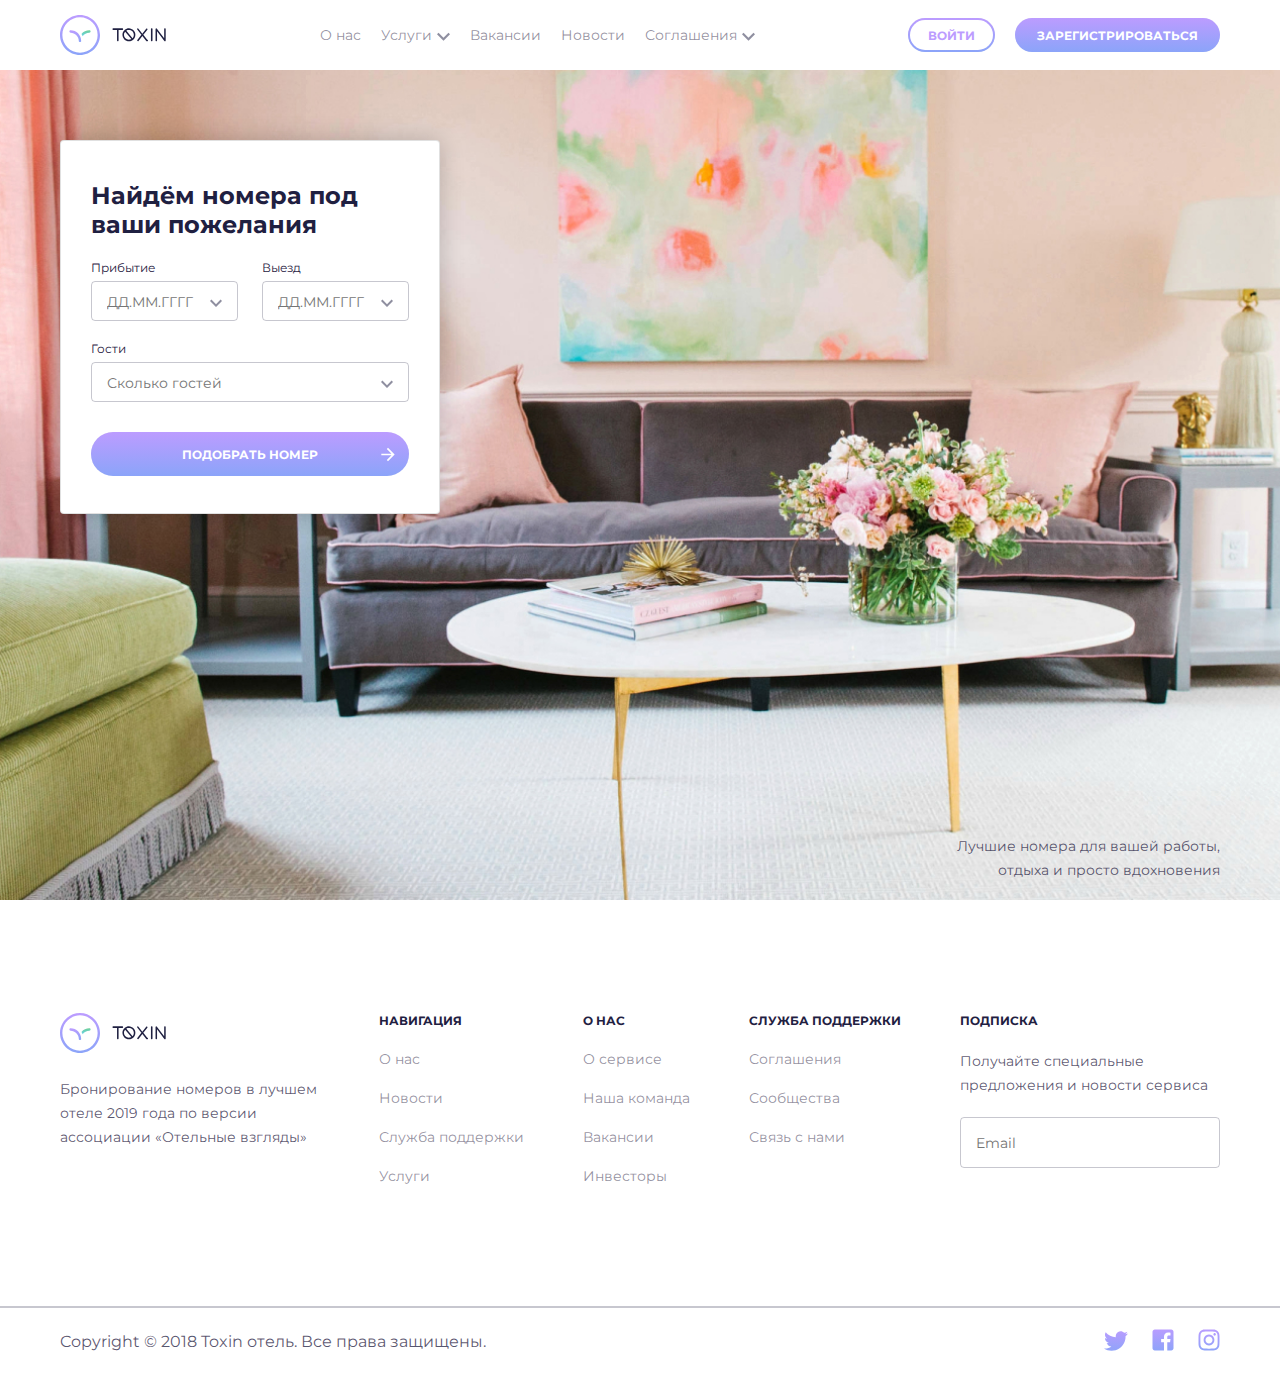
==== index.html @ d27b5333 "Add files via upload" ====
<!DOCTYPE html>
<html lang="en">
<head>
    <meta charset="UTF-8">
    <meta http-equiv="X-UA-Compatible" content="IE=edge">
    <meta name="viewport" content="width=device-width, initial-scale=1.0">
    <link rel="preconnect" href="https://fonts.gstatic.com"> 
<link href="https://fonts.googleapis.com/css2?family=Montserrat:wght@400;700&display=swap" rel="stylesheet">    
    <link rel="stylesheet" href="/css/style.css">
    <title>TOXIN</title>
</head>
<body>
    <header class="header">
        <div class="container">
            <div class="header__inner">
                <img class="logo" src="img/Logo.svg" alt="logo">
                <nav class="menu">
                    <ul class="menu__list">
                        <li class="menu__list-item">
                            <a href="" class="menu__link">О нас</a>
                        </li>
                        <li class="menu__list-item">
                            <a href="" class="menu__link">Услуги
                                <svg class="menu__link-img">
                                    <use href="img/icons.svg#arrow"></use>
                                </svg>
                            </a>
                        </li>
                        <li class="menu__list-item">
                            <a href="" class="menu__link">Вакансии</a>
                        </li>
                        <li class="menu__list-item">
                            <a href="" class="menu__link">Новости</a>
                        </li>
                        <li class="menu__list-item">
                            <a href="" class="menu__link">
                                Соглашения
                                <svg class="menu__link-img">
                                    <use href="img/icons.svg#arrow"></use>
                                </svg>
                            </a>
                        </li>
                    </ul>
                </nav>
                <div class="header__buttons">
                    <div class="header__button">
                        <button class="button button__sub go" id="sign-in"><span class="button__text">Войти</span></button>
                    </div>
                    <div class="header__button">
                    <button class="button button__main" id="sign-up">Зарегистрироваться</button>
                    </div>
                </div>
            </div>
        </div>
    </header>
    <section class="hero">
        <div class="container">
            <div class="hero__finder">
                <h3 class="hero__finder-title">Найдём номера под ваши пожелания</h3>
                <div class="hero__date">
                    <div class="date__come">
                        <div class="form__title">Прибытие</div> 
                        <form class="hero__form">
                            <input class="hero__input" type="text" name="" id="" placeholder="ДД.ММ.ГГГГ">
                            <button type='button' class="hero__arrow" id="cal_arrow"><img class="arrow-img" src="img/arrow.svg" alt="arrow"></button>
                        </form>
                    </div>

                    <div class="date__leave">
                        <div class="form__title">Выезд</div> 
                        <form class="hero__form">
                            <input class="hero__input" type="text" name="" id="" placeholder="ДД.ММ.ГГГГ">
                            <button type='button'class="hero__arrow" id="cal_arrow_2"><img class="arrow-img" src="img/arrow.svg" alt="arrow"></button>
                        </form>
                    </div>
                </div>

                <div class="hero__guests">
                    <div class="form__title">Гости</div> 
                    <form class="hero__form">
                        <input class="hero__input guest__input" type="text" name="" id="" placeholder="Сколько гостей">
                        <button type='button' class="hero__arrow" id="guests"><img class="arrow-img" src="img/arrow.svg" alt="arrow"></button>
                    </form>
                </div>
                <button class="button hero__button" id="choose">Подобрать номер<img class="arrow-img" src="img/arrow_forward.svg" alt="arrow"></button>

                <div class="popup-cal" id="popup-cal">
                    <div class="popup-cal__body">
                        <div class="popup-cal__content">
                            <div class="popup-cal__header">
                                <img class="cal__img" src="img/violet-arrow_back.svg" alt="back">
                                <div class="cal__picker">
                                    <h4 class="cal__picker-month" id="picker-month">AВГУСТ</h4>
                                    <h4 class="cal__picker-year" id="picker-year">2019</h4>
                                </div>
                                <img class="cal__img" src="img/violet-arrow_forward.svg" alt="forward">
                            </div>
                            <div class="cal__body">
                                <div class="cal__week-day">
                                    <div>Пн</div>
                                    <div>Вт</div>
                                    <div>Ср</div>
                                    <div>Чт</div>
                                    <div>Пт</div>
                                    <div>Сб</div>
                                    <div>Вс</div>
                                </div>
                                <div class="cal__days">
                                    <div class="another-month">29</div>
                                    <div class="another-month">30</div>
                                    <div class="another-month">31</div>
                                    <div>1</div>
                                    <div>2</div>
                                    <div>3</div>
                                    <div>4</div>
                                    <div>5</div>
                                    <div>6</div>
                                    <div>7</div>
                                    <div class="today">8</div>
                                    <div>9</div>
                                    <div>10</div>
                                    <div>11</div>
                                    <div>12</div>
                                    <div>13</div>
                                    <div>14</div>
                                    <div>15</div>
                                    <div>16</div>
                                    <div>17</div>
                                    <div>18</div>
                                    <div>19</div>
                                    <div>20</div>
                                    <div>21</div>
                                    <div>22</div>
                                    <div>23</div>
                                    <div>24</div>
                                    <div>25</div>
                                    <div>26</div>
                                    <div>27</div>
                                    <div>28</div>
                                    <div>29</div>
                                    <div>30</div>
                                    <div>31</div>
                                    <div class="another-month">1</div>
                                </div>
                            </div>
                            <div class="popup-cal__footer">
                                <button class="footer__clean footer__button">Очистить</button>
                                <button class="footer__use footer__button">Применить</button>
                            </div>
                        </div>
                    </div>
                </div>

                <div class="popup-guests">
                    <div class="popup-guests__body">
                        <div class="popup-guests__content">
                            <div class="guests__count">
                                <span>3 гостя</span>
                                <button class="hero__arrow"><img class="arrow-img" src="img/arrow.svg" alt="arrow"></button>
                            </div>
                            <div class="guests__list">
                                <div class="guests__item">
                                    <span class="guests__category">Взрослые</span>
                                    <div class="guests__counter">
                                        <button class="guests__operation">-</button>
                                        <span>2</span>
                                        <button class="guests__operation">+</button>
                                    </div>
                                </div>
            
                                <div class="guests__item">
                                    <span class="guests__category">Дети</span>
                                    <div class="guests__counter">
                                        <button class="guests__operation">-</button>
                                        <span>1</span>
                                        <button class="guests__operation">+</button>
                                    </div>
                                </div>
            
                                <div class="guests__item">
                                    <span class="guests__category">Младенцы</span>
                                    <div class="guests__counter">
                                        <button class="guests__operation">-</button>
                                        <span>0</span>
                                        <button class="guests__operation">+</button>
                                    </div>
                                </div>
                            </div>
                            <div class="guests__buttons">
                                <button class="footer__clean footer__button">Очистить</button>
                                <button class="footer__use footer__button" id="use">Применить</button>
                            </div>
                        </div>
                    </div>
                </div>
            </div>

            <div class="hero__text">
                Лучшие номера для вашей работы,<br> отдыха и просто вдохновения
            </div>
        </div>
    </section>

    <footer class="footer">
        <div class="footer__inner">
            <div class="container">
                <div class="footer-top">
                    <div class="footer__info">
                        <img class="logo" src="img/Logo.svg" alt="logo">
                        <p>Бронирование номеров в лучшем отеле 2019 года по версии ассоциации «Отельные взгляды»</p>
                    </div>

                    <div class="footer__info">
                        <div class="footer__info-title">Навигация</div>
                        <ul class="footer__list">
                            <li class="footer__list-item"><a class="footer__list-link" href="">О нас</a></li>
                            <li class="footer__list-item"><a class="footer__list-link" href="">Новости</a></li>
                            <li class="footer__list-item"><a class="footer__list-link" href="">Служба поддержки</a></li>
                            <li class="footer__list-item"><a class="footer__list-link" href="">Услуги</a></li>
                        </ul>
                    </div>

                    <div class="footer__info">
                        <div class="footer__info-title">О нас</div>
                        <ul class="footer__list">
                            <li class="footer__list-item"><a class="footer__list-link" href="">О сервисе</a></li>
                            <li class="footer__list-item"><a class="footer__list-link" href="">Наша команда</a></li>
                            <li class="footer__list-item"><a class="footer__list-link" href="">Вакансии</a></li>
                            <li class="footer__list-item"><a class="footer__list-link" href="">Инвесторы</a></li>
                        </ul>
                    </div>

                    <div class="footer__info">
                        <div class="footer__info-title">Служба поддержки</div>
                        <ul class="footer__list">
                            <li class="footer__list-item"><a class="footer__list-link" href="">Соглашения</a></li>
                            <li class="footer__list-item"><a class="footer__list-link" href="">Сообщества</a></li>
                            <li class="footer__list-item"><a class="footer__list-link" href="">Связь с нами</a></li>
                        </ul>
                    </div>

                    <div class="footer__info">
                        <div class="footer__info-title">Подписка</div>
                        <p>Получайте специальные предложения и новости сервиса</p>
                        <form class="footer__form">
                            <input class="footer__input" type="email" name="" id="" placeholder="Email">
                            <img class="arrow-img" src="img/arrow_forward.svg" alt="arrow">
                        </form>
                    </div>
                </div>
            </div>
        </div>
        <div class="footer-bottom">
            <div class="container">
                <div class="footer-bottom__inner">
                    <div class="footer-bottom__copy">
                        Copyright © 2018 Toxin отель. Все права защищены.
                    </div>
                    <div class="footer-bottom__social">
                        <img class="social-img" src="img/tw.svg" alt="tw">
                        <img class="social-img" src="img/fb.svg" alt="fb">
                        <img class="social-img" src="img/in.svg" alt="in">
                    </div>
                </div>
            </div>
        </div>
    </footer>

    <div class="popup-registration">
        <div class="popup-registration__body popup__body">
            <div class="popup-registration__content popup__content">
                <div class="registration__title popup__title">Регистрация аккаунта</div>
                <div class="registration__information">
                    <input class="name" type="text" placeholder="Имя">
                    <input class="name" type="text" placeholder="Фамилия">
                    <div class="sex">
                        <div><input class="radio" type="radio" value="man">Мужчина</div>
                        <div><input class="radio" type="radio" value="woman">Женщина</div>
                    </div>
                    <div class="registration__text">Дата рождения</div>
                    <input class="date" type="date" placeholder="ДД.ММ.ГГГГ">
                    <div class="registration__text">данные для входа в сервис</div>
                    <input class="email" type="email" placeholder="E-mail">
                    <input class="name" type="password" placeholder="Пароль">
                    <div class="offer">
                        <label class="switch">
                            <input type="checkbox">
                            <span class="slider"></span>
                        </label>
                        <span>Получать спецпредложения</span>
                    </div>
                    <button class="button hero__button" id="registrate">Зарегистрироваться<img class="arrow-img" src="img/arrow_forward.svg" alt="arrow"></button>
                </div>
                <div class="registration__sign-in">
                    <span>Уже есть аккаунт на Toxin</span>
                    <button class="button button__sub" id="go2"><span class="button__text">Войти</span></button>
                </div>
            </div>
        </div>

    </div>

    <div class="popup-signin">
        <div class="popup-signin__body">
            <div class="popup-signin__content">
                <div class="signin__title">Войти</div>
                    <div class="signin__information">
                    <input class="email" type="email" placeholder="E-mail">
                    <input class="name" type="password" placeholder="Пароль">
                </div>
                <button class="button hero__button" id="go">Войти<img class="arrow-img" src="img/arrow_forward.svg" alt="arrow"></button>
                <div class="signin__registration">
                    <span>Нет аккаунта на Toxin?</span>
                    <button class="button button__sub" id="create"><span class="button__text">Создать</span></button>
                </div>
            </div>
        </div>
    </div>


    <script src="/js/script.js"></script>
</body>
</html>
---- css/style.css ----
@charset "UTF-8";
* {
  -webkit-box-sizing: border-box;
          box-sizing: border-box;
  margin: 0;
  padding: 0;
  font-family: "Montserrat", sans-serif;
}

.container {
  max-width: 1160px;
  margin: 0 auto;
}

.header {
  padding-bottom: 15px;
}

.header__inner {
  display: -webkit-box;
  display: -ms-flexbox;
  display: flex;
  -webkit-box-pack: justify;
      -ms-flex-pack: justify;
          justify-content: space-between;
  -webkit-box-align: center;
      -ms-flex-align: center;
          align-items: center;
  padding-top: 15px;
}

.header__buttons {
  display: -webkit-box;
  display: -ms-flexbox;
  display: flex;
  -webkit-box-align: center;
      -ms-flex-align: center;
          align-items: center;
}

.header__button:first-child {
  margin-right: 20px;
}

.menu__list {
  display: -webkit-box;
  display: -ms-flexbox;
  display: flex;
  -webkit-box-pack: justify;
      -ms-flex-pack: justify;
          justify-content: space-between;
  -webkit-box-align: center;
      -ms-flex-align: center;
          align-items: center;
}

.menu__list-item {
  list-style: none;
}

.menu__list-item:not(:last-child) {
  margin-right: 20px;
}

.menu__link {
  display: -webkit-box;
  display: -ms-flexbox;
  display: flex;
  -webkit-box-align: center;
      -ms-flex-align: center;
          align-items: center;
  text-decoration: none;
  color: rgba(31, 32, 65, 0.5);
  font-weight: normal;
  font-size: 14px;
  line-height: 17px;
}

.menu__link-img {
  fill: rgba(31, 32, 65, 0.5);
  padding-top: 2px;
  margin-left: 5px;
  height: 11px;
  width: 13px;
}

.menu__link:hover {
  color: #BC9CFF;
  fill: #BC9CFF;
}

.menu__link:hover .menu__link-img {
  fill: #BC9CFF;
}

.button {
  cursor: pointer;
  border: 0;
  padding: 2px;
  -o-border-image: linear-gradient(180deg, #BC9CFF 0%, #8BA4F9 100%);
     border-image: -webkit-gradient(linear, left top, left bottom, from(#BC9CFF), to(#8BA4F9));
     border-image: linear-gradient(180deg, #BC9CFF 0%, #8BA4F9 100%);
  border-image-slice: 1;
  height: 34px;
  border-radius: 22px;
  font-weight: bold;
  font-size: 12px;
  line-height: 15px;
  text-transform: uppercase;
  color: #BC9CFF;
  background-image: -webkit-gradient(linear, left top, left bottom, from(#BC9CFF), to(#8BA4F9));
  background-image: linear-gradient(180deg, #BC9CFF 0%, #8BA4F9 100%);
}

.button__text {
  display: -webkit-box;
  display: -ms-flexbox;
  display: flex;
  -webkit-box-pack: center;
      -ms-flex-pack: center;
          justify-content: center;
  -webkit-box-align: center;
      -ms-flex-align: center;
          align-items: center;
  background: #FFFFFF;
  height: 100%;
  border-radius: 22px;
  padding: 8px 18px;
}

.button__main {
  color: #FFFFFF;
  padding: 10px 22px;
}

.button__sub:hover {
  opacity: 0.5;
  color: #BC9CFF;
}

.button__main:hover {
  opacity: 0.5;
}

.hero {
  height: 830px;
  background: url("/img/hero1.jpg");
  background-repeat: no-repeat;
  background-size: cover;
  padding-top: 70px;
}

.hero__finder {
  position: relative;
  background: #FFFFFF;
  padding: 40px 30px 30px 30px;
  margin-bottom: 320px;
  height: 374px;
  max-width: 380px;
  border: 1px solid rgba(0, 0, 0, 0.12);
  -webkit-box-shadow: 0px 0px 25px rgba(0, 0, 0, 0.2);
          box-shadow: 0px 0px 25px rgba(0, 0, 0, 0.2);
  border-radius: 4px;
}

.hero__finder-title {
  font-weight: bold;
  font-size: 24px;
  line-height: 29px;
  color: #1F2041;
  padding-bottom: 21px;
}

.hero__date {
  display: -webkit-box;
  display: -ms-flexbox;
  display: flex;
  -webkit-box-pack: justify;
      -ms-flex-pack: justify;
          justify-content: space-between;
  -webkit-box-align: center;
      -ms-flex-align: center;
          align-items: center;
}

.hero__guests {
  margin-bottom: 30px;
}

.hero__form {
  padding-top: 6px;
  width: 150px;
  display: -webkit-box;
  display: -ms-flexbox;
  display: flex;
  -webkit-box-pack: justify;
      -ms-flex-pack: justify;
          justify-content: space-between;
  -webkit-box-align: center;
      -ms-flex-align: center;
          align-items: center;
  border: 1px solid rgba(31, 32, 65, 0.25);
  -webkit-box-sizing: border-box;
          box-sizing: border-box;
  border-radius: 4px;
  padding: 11px 15px 9px 15px;
  margin-bottom: 20px;
}

.hero__form:last-child {
  width: 100%;
}

.hero__form__guests {
  margin-bottom: 301px;
}

.hero__input {
  width: 103px;
  border: none;
  font-size: 14px;
  line-height: 18px;
}

.hero__arrow {
  cursor: pointer;
  border: none;
  background: #FFFFFF;
}

.hero__text {
  display: block;
  right: 0;
  font-size: 14px;
  line-height: 24px;
  text-align: right;
  color: rgba(31, 32, 65, 0.75);
  margin-bottom: 18px;
}

.guest__input {
  width: 200px;
}

.form__title {
  font-size: 12px;
  line-height: 15px;
  color: #1F2041;
  padding-bottom: 6px;
}

.hero__button {
  display: -webkit-box;
  display: -ms-flexbox;
  display: flex;
  -webkit-box-align: center;
      -ms-flex-align: center;
          align-items: center;
  -webkit-box-pack: center;
      -ms-flex-pack: center;
          justify-content: center;
  width: 100%;
  height: 44px;
  position: relative;
  color: #FFFFFF;
}

.hero__button:hover {
  opacity: 0.5;
}

.button .arrow-img {
  position: absolute;
  height: 15px;
  width: 18px;
  right: 12px;
}

.footer__inner {
  border-bottom: 2px solid rgba(31, 32, 65, 0.25);
}

.footer-top {
  display: -webkit-box;
  display: -ms-flexbox;
  display: flex;
  -webkit-box-pack: justify;
      -ms-flex-pack: justify;
          justify-content: space-between;
  -webkit-box-align: start;
      -ms-flex-align: start;
          align-items: flex-start;
  margin-top: 113px;
  margin-bottom: 101px;
}

.footer__info-title {
  font-weight: bold;
  margin-bottom: 21px;
  font-size: 12px;
  line-height: 15px;
  text-transform: uppercase;
  color: #1F2041;
}

.footer__info:nth-child(1), .footer__info:nth-child(5) {
  max-width: 260px;
}

.footer__info:nth-child(1) p, .footer__info:nth-child(5) p {
  margin-top: 20px;
  font-size: 14px;
  line-height: 24px;
  color: rgba(31, 32, 65, 0.75);
}

.footer__list-item {
  list-style-type: none;
  margin-bottom: 20px;
}

.footer__list-link {
  font-size: 14px;
  line-height: 17px;
  text-decoration: none;
  color: rgba(31, 32, 65, 0.5);
}

.footer__form {
  margin-top: 20px;
  padding: 12px 15px;
  width: 100%;
  border: 1px solid rgba(31, 32, 65, 0.25);
  -webkit-box-sizing: border-box;
          box-sizing: border-box;
  border-radius: 4px;
}

.footer__input {
  width: 200px;
  font-size: 14px;
  line-height: 24px;
  color: rgba(31, 32, 65, 0.25);
  border: none;
}

.footer-bottom__inner {
  display: -webkit-box;
  display: -ms-flexbox;
  display: flex;
  -webkit-box-pack: justify;
      -ms-flex-pack: justify;
          justify-content: space-between;
  -webkit-box-align: center;
      -ms-flex-align: center;
          align-items: center;
}

.footer-bottom__copy {
  padding-top: 24px;
  padding-bottom: 24px;
  color: rgba(31, 32, 65, 0.75);
}

.social-img {
  margin-left: 20px;
}

.popup-cal {
  position: absolute;
  width: 100%;
  height: 100%;
  background: transparent;
  top: 0;
  left: 0;
  padding-top: 370px;
  /*чтобы анимировать, не используем display none, ставим opacity 0, visibility: hidden*/
  opacity: 0;
  visibility: hidden;
}

.popup-cal__header {
  display: -webkit-box;
  display: -ms-flexbox;
  display: flex;
  -webkit-box-pack: justify;
      -ms-flex-pack: justify;
          justify-content: space-between;
  -webkit-box-align: center;
      -ms-flex-align: center;
          align-items: center;
  padding-bottom: 40px;
}

.popup-cal__body {
  height: 100%;
  display: -webkit-box;
  display: -ms-flexbox;
  display: flex;
  -webkit-box-align: center;
      -ms-flex-align: center;
          align-items: center;
  -webkit-box-pack: center;
      -ms-flex-pack: center;
          justify-content: center;
  margin: 0;
}

.popup-cal__content {
  background-color: #FFFFFF;
  width: 320px;
  height: 369px;
  position: relative;
  padding: 20px;
  border: 1px solid rgba(31, 32, 65, 0.25);
  -webkit-box-shadow: 0px 10px 20px rgba(31, 32, 65, 0.05);
          box-shadow: 0px 10px 20px rgba(31, 32, 65, 0.05);
  border-radius: 4px;
}

.popup-cal__footer {
  display: -webkit-box;
  display: -ms-flexbox;
  display: flex;
  -webkit-box-pack: justify;
      -ms-flex-pack: justify;
          justify-content: space-between;
  -webkit-box-align: center;
      -ms-flex-align: center;
          align-items: center;
}

.cal__picker {
  display: -webkit-box;
  display: -ms-flexbox;
  display: flex;
  -webkit-box-pack: justify;
      -ms-flex-pack: justify;
          justify-content: space-between;
  -webkit-box-align: center;
      -ms-flex-align: center;
          align-items: center;
  font-weight: bold;
  font-size: 19px;
  line-height: 23px;
  color: #1F2041;
}

.cal__picker-month {
  margin-right: 10px;
}

.popup-cal__body {
  display: -webkit-box;
  display: -ms-flexbox;
  display: flex;
  -webkit-box-orient: vertical;
  -webkit-box-direction: normal;
      -ms-flex-direction: column;
          flex-direction: column;
  -webkit-box-align: center;
      -ms-flex-align: center;
          align-items: center;
}

.cal__body {
  padding-bottom: 25px;
}

.cal__week-day {
  display: -ms-grid;
  display: grid;
  gap: 18px;
  -ms-grid-columns: (1fr)[7];
      grid-template-columns: repeat(7, 1fr);
  font-weight: bold;
  font-size: 12px;
  line-height: 25px;
  color: #BC9CFF;
  margin-bottom: 20px;
  text-align: center;
}

.cal__days {
  display: -ms-grid;
  display: grid;
  text-align: center;
  -ms-grid-columns: (1fr)[7];
      grid-template-columns: repeat(7, 1fr);
  gap: 25px;
  font-weight: normal;
  font-size: 12px;
  line-height: 15px;
  color: rgba(31, 32, 65, 0.5);
}

.another-month {
  color: #1F2041;
  opacity: 0.25;
}

.today {
  background-image: url(img/green-circle.svg);
}

.footer__button {
  color: #BC9CFF;
  font-weight: bold;
  font-size: 12px;
  line-height: 15px;
  text-transform: uppercase;
  border: none;
  background: transparent;
  cursor: pointer;
}

.footer__button:hover {
  color: rgba(31, 32, 65, 0.5);
}

.popup-registration {
  opacity: 0;
  visibility: hidden;
  position: fixed;
  width: 100%;
  height: 100%;
  background: transparent;
  top: 0;
  left: 0;
}

.popup-registration__body {
  min-height: 100%;
  display: -webkit-box;
  display: -ms-flexbox;
  display: flex;
  -webkit-box-pack: center;
      -ms-flex-pack: center;
          justify-content: center;
  -webkit-box-align: center;
      -ms-flex-align: center;
          align-items: center;
}

.popup-registration__content {
  width: 380px;
  background: #FFFFFF;
  border: 1px solid rgba(0, 0, 0, 0.12);
  -webkit-box-shadow: 0px 0px 25px rgba(0, 0, 0, 0.2);
          box-shadow: 0px 0px 25px rgba(0, 0, 0, 0.2);
  border-radius: 4px;
  padding: 40px 30px;
  display: -webkit-box;
  display: -ms-flexbox;
  display: flex;
  -webkit-box-orient: vertical;
  -webkit-box-direction: normal;
      -ms-flex-direction: column;
          flex-direction: column;
}

.registration__title {
  text-align: left;
  font-weight: bold;
  font-size: 24px;
  line-height: 29px;
  color: #1F2041;
  margin-bottom: 20px;
}

.registration__information {
  width: 100%;
  display: -webkit-box;
  display: -ms-flexbox;
  display: flex;
  -webkit-box-orient: vertical;
  -webkit-box-direction: normal;
      -ms-flex-direction: column;
          flex-direction: column;
}

.name, .email, .password, .date {
  font-size: 14px;
  line-height: 18px;
  color: rgba(31, 32, 65, 0.25);
  padding: 13px;
  border: 1px solid rgba(31, 32, 65, 0.25);
  border-radius: 4px;
  margin-bottom: 10px;
}

.sex {
  display: -webkit-box;
  display: -ms-flexbox;
  display: flex;
  -webkit-box-align: center;
      -ms-flex-align: center;
          align-items: center;
}

.sex div {
  display: -webkit-box;
  display: -ms-flexbox;
  display: flex;
  -webkit-box-align: center;
      -ms-flex-align: center;
          align-items: center;
  margin-right: 20px;
}

.sex div .radio {
  margin-right: 10px;
  background: #FFFFFF;
  width: 20px;
  height: 20px;
  border: 1px solid rgba(31, 32, 65, 0.25);
  -webkit-box-sizing: border-box;
          box-sizing: border-box;
  border-radius: 10px;
}

.registration__text {
  font-weight: bold;
  font-size: 12px;
  line-height: 15px;
  text-transform: uppercase;
  color: #1F2041;
  padding-top: 20px;
  padding-bottom: 5px;
}

.offer {
  display: -webkit-box;
  display: -ms-flexbox;
  display: flex;
  -webkit-box-pack: center;
      -ms-flex-pack: center;
          justify-content: center;
  -webkit-box-align: center;
      -ms-flex-align: center;
          align-items: center;
  margin-bottom: 30px;
}

.offer span {
  font-size: 14px;
  line-height: 24px;
  color: rgba(31, 32, 65, 0.75);
}

.switch {
  position: relative;
  display: inline-block;
  width: 40px;
  height: 20px;
  margin-right: 14px;
}

.switch input {
  display: none;
}

.slider {
  position: absolute;
  cursor: pointer;
  text-align: center;
  top: 0;
  left: 0;
  right: 0;
  bottom: 0;
  border: 1px solid rgba(31, 32, 65, 0.25);
  border-radius: 10px;
}

.checkbox {
  width: 32px;
}

.slider:before {
  position: absolute;
  content: "";
  height: 12px;
  width: 12px;
  left: 4px;
  top: 3px;
  background-color: rgba(31, 32, 65, 0.25);
  border-radius: 10px;
  -webkit-transition: .4s;
  transition: .4s;
}

input:checked + .slider {
  border: 1px solid #BC9CFF;
}

input:checked + .slider:before {
  -webkit-transform: translateX(18px);
  transform: translateX(18px);
  background-color: #BC9CFF;
}

.registration__sign-in {
  width: 320px;
  padding-top: 30px;
  display: -webkit-box;
  display: -ms-flexbox;
  display: flex;
  -webkit-box-pack: justify;
      -ms-flex-pack: justify;
          justify-content: space-between;
  -webkit-box-align: center;
      -ms-flex-align: center;
          align-items: center;
}

.registration__sign-in .button__text {
  font-weight: bold;
  font-size: 12px;
  line-height: 15px;
  text-align: center;
  text-transform: uppercase;
  color: #BC9CFF;
}

.registration__sign-in span {
  font-weight: normal;
  font-size: 14px;
  line-height: 18px;
  color: #000;
}

.popup-signin {
  opacity: 0;
  visibility: hidden;
  position: fixed;
  width: 100%;
  height: 100%;
  background: transparent;
  top: 0;
  left: 0;
}

.popup-signin__body {
  min-height: 100%;
  display: -webkit-box;
  display: -ms-flexbox;
  display: flex;
  -webkit-box-pack: center;
      -ms-flex-pack: center;
          justify-content: center;
  -webkit-box-align: center;
      -ms-flex-align: center;
          align-items: center;
}

.popup-signin__content {
  width: 380px;
  background: #FFFFFF;
  border: 1px solid rgba(0, 0, 0, 0.12);
  -webkit-box-shadow: 0px 0px 25px rgba(0, 0, 0, 0.2);
          box-shadow: 0px 0px 25px rgba(0, 0, 0, 0.2);
  border-radius: 4px;
  padding: 40px 30px;
  display: -webkit-box;
  display: -ms-flexbox;
  display: flex;
  -webkit-box-orient: vertical;
  -webkit-box-direction: normal;
      -ms-flex-direction: column;
          flex-direction: column;
}

.signin__title {
  text-align: left;
  font-weight: bold;
  font-size: 24px;
  line-height: 29px;
  color: #1F2041;
  margin-bottom: 20px;
}

.signin__information {
  width: 100%;
  display: -webkit-box;
  display: -ms-flexbox;
  display: flex;
  -webkit-box-orient: vertical;
  -webkit-box-direction: normal;
      -ms-flex-direction: column;
          flex-direction: column;
  margin-bottom: 20px;
}

.email, .password {
  font-size: 14px;
  line-height: 18px;
  color: rgba(31, 32, 65, 0.25);
  padding: 13px;
  border: 1px solid rgba(31, 32, 65, 0.25);
  border-radius: 4px;
  margin-bottom: 10px;
}

.signin__registration {
  width: 320px;
  padding-top: 30px;
  display: -webkit-box;
  display: -ms-flexbox;
  display: flex;
  -webkit-box-pack: justify;
      -ms-flex-pack: justify;
          justify-content: space-between;
  -webkit-box-align: center;
      -ms-flex-align: center;
          align-items: center;
}

.signin__registration .button__text {
  font-weight: bold;
  font-size: 12px;
  line-height: 15px;
  text-align: center;
  text-transform: uppercase;
  color: #BC9CFF;
}

.signin__registration span {
  font-weight: normal;
  font-size: 14px;
  line-height: 18px;
  color: #000;
}

.popup-guests {
  opacity: 0;
  visibility: hidden;
  position: absolute;
  width: 100%;
  height: 100%;
  background: transparent;
  top: 0;
  left: 0;
  padding-top: 333px;
}

.popup-guests__body {
  height: 100%;
  display: -webkit-box;
  display: -ms-flexbox;
  display: flex;
  -webkit-box-align: center;
      -ms-flex-align: center;
          align-items: center;
  -webkit-box-pack: center;
      -ms-flex-pack: center;
          justify-content: center;
  margin: 0;
}

.popup-guests__content {
  background: #FFFFFF;
  width: 317px;
  border: 1px solid rgba(31, 32, 65, 0.5);
  -webkit-box-shadow: 0px 10px 20px rgba(31, 32, 65, 0.05);
          box-shadow: 0px 10px 20px rgba(31, 32, 65, 0.05);
  border-radius: 2px;
  display: -webkit-box;
  display: -ms-flexbox;
  display: flex;
  -webkit-box-orient: vertical;
  -webkit-box-direction: normal;
      -ms-flex-direction: column;
          flex-direction: column;
}

.guests__count {
  display: -webkit-box;
  display: -ms-flexbox;
  display: flex;
  -webkit-box-pack: justify;
      -ms-flex-pack: justify;
          justify-content: space-between;
  -webkit-box-align: center;
      -ms-flex-align: center;
          align-items: center;
  border-bottom: 1px solid rgba(31, 32, 65, 0.5);
  padding: 13px 15px;
}

.guests__count span {
  font-size: 14px;
  line-height: 18px;
  color: rgba(31, 32, 65, 0.75);
}

.guests__list {
  padding: 13px 15px;
}

.guests__item {
  display: -webkit-box;
  display: -ms-flexbox;
  display: flex;
  -webkit-box-pack: justify;
      -ms-flex-pack: justify;
          justify-content: space-between;
  -webkit-box-align: center;
      -ms-flex-align: center;
          align-items: center;
  margin-bottom: 22px;
}

.guests__category {
  font-weight: bold;
  font-size: 12px;
  line-height: 15px;
  text-transform: uppercase;
  color: #1F2041;
}

.guests__counter {
  display: -webkit-box;
  display: -ms-flexbox;
  display: flex;
  -webkit-box-pack: justify;
      -ms-flex-pack: justify;
          justify-content: space-between;
  -webkit-box-align: center;
      -ms-flex-align: center;
          align-items: center;
}

.guests__counter span {
  font-weight: bold;
  font-size: 12px;
  line-height: 15px;
  text-align: center;
  text-transform: uppercase;
  margin-left: 10px;
  margin-right: 10px;
}

.guests__operation {
  border: 1px solid rgba(31, 32, 65, 0.25);
  border-radius: 22px;
  background: #FFFFFF;
  width: 30px;
  height: 30px;
  font-size: 18px;
  line-height: 22px;
  color: rgba(31, 32, 65, 0.5);
}

.guests__buttons {
  display: -webkit-box;
  display: -ms-flexbox;
  display: flex;
  -webkit-box-pack: justify;
      -ms-flex-pack: justify;
          justify-content: space-between;
  -webkit-box-align: center;
      -ms-flex-align: center;
          align-items: center;
  padding: 7px 15px 13px 15px;
}

.is-open {
  opacity: 1;
  visibility: visible;
}

.is-close {
  opacity: 0;
  visibility: hidden;
}

.bgHero {
  background: url("/img/hero2.jpg");
  background-repeat: no-repeat;
  background-size: cover;
}
/*# sourceMappingURL=style.css.map */
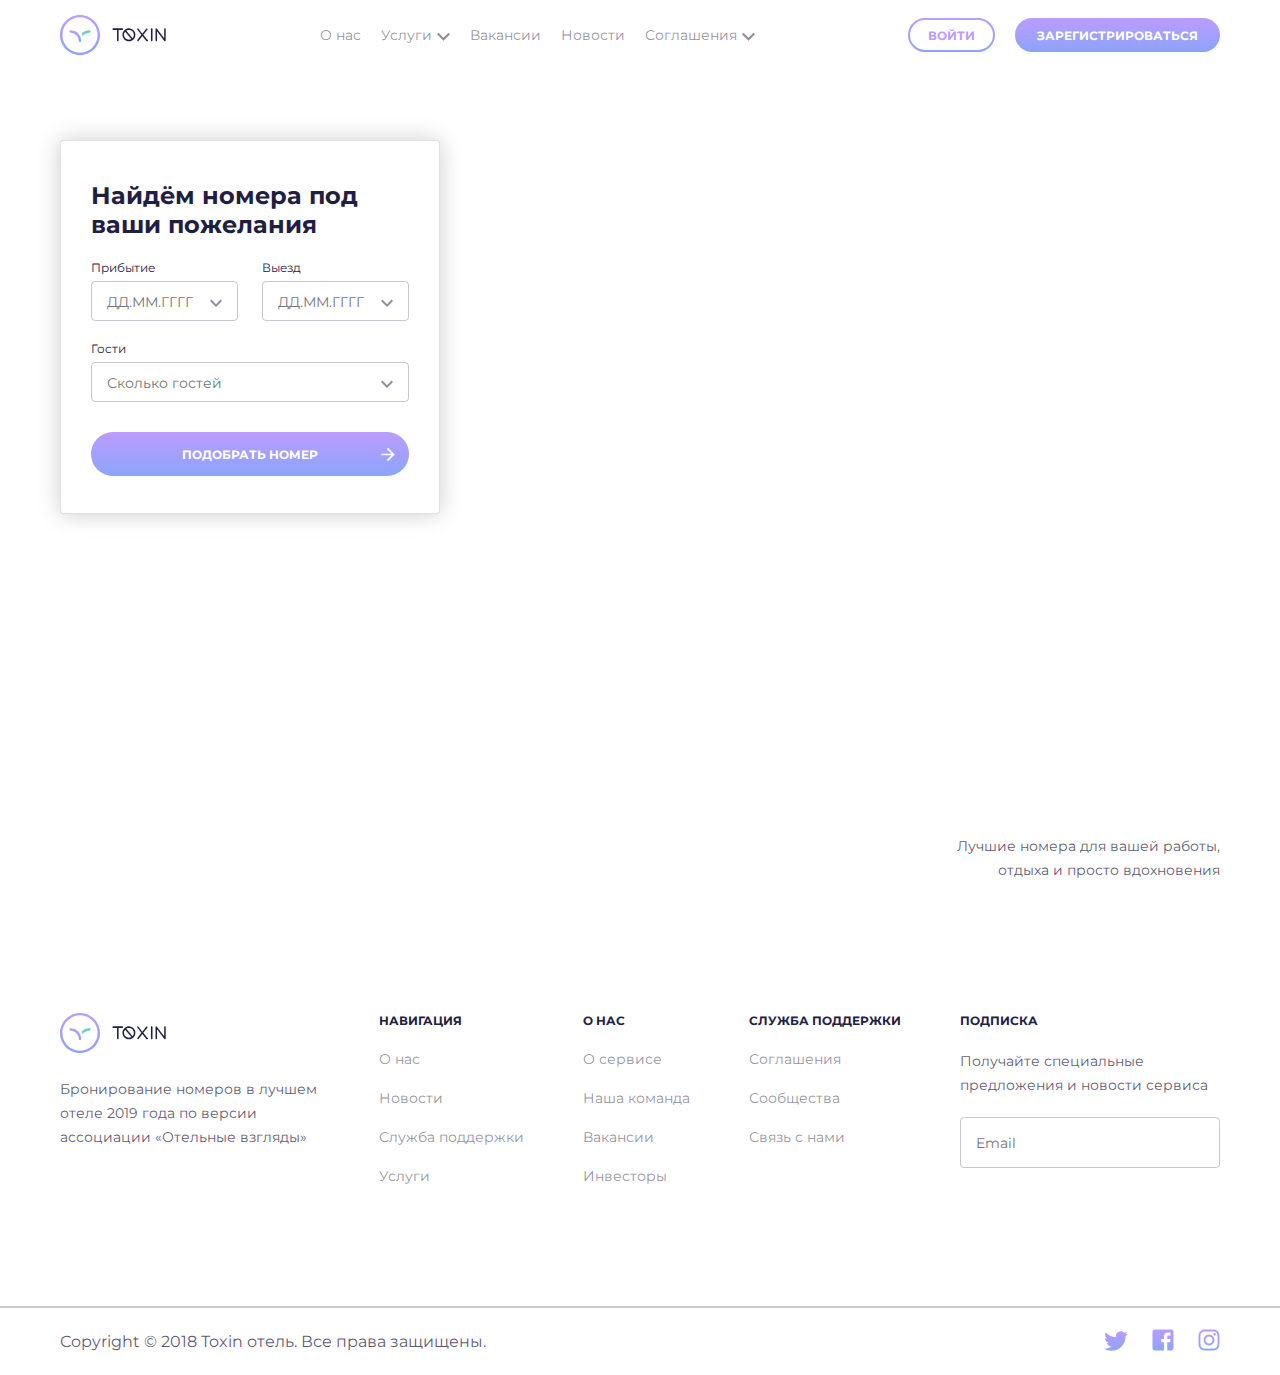
==== commit 8a241b3e: "Add files via upload" ====
--- a/index.html
+++ b/index.html
@@ -6,7 +6,7 @@
     <meta name="viewport" content="width=device-width, initial-scale=1.0">
     <link rel="preconnect" href="https://fonts.gstatic.com"> 
 <link href="https://fonts.googleapis.com/css2?family=Montserrat:wght@400;700&display=swap" rel="stylesheet">    
-    <link rel="stylesheet" href="/css/style.css">
+    <link rel="stylesheet" href="css/style.css">
     <title>TOXIN</title>
 </head>
 <body>
@@ -318,6 +318,6 @@
     </div>
 
 
-    <script src="/js/script.js"></script>
+    <script src="js/script.js"></script>
 </body>
 </html>--- a/css/style.css
+++ b/css/style.css
@@ -144,7 +144,7 @@
 
 .hero {
   height: 830px;
-  background: url("/img/hero1.jpg");
+  background: url("img/hero1.jpg");
   background-repeat: no-repeat;
   background-size: cover;
   padding-top: 70px;
@@ -499,10 +499,11 @@
   opacity: 0.25;
 }
 
-.today {
-  background-image: url(img/green-circle.svg);
-}
-
+/*
+.today{
+    background-image: url(img/green-circle.svg);
+}
+*/
 .footer__button {
   color: #BC9CFF;
   font-weight: bold;
@@ -975,7 +976,7 @@
 }
 
 .bgHero {
-  background: url("/img/hero2.jpg");
+  background: url("img/hero2.jpg");
   background-repeat: no-repeat;
   background-size: cover;
 }
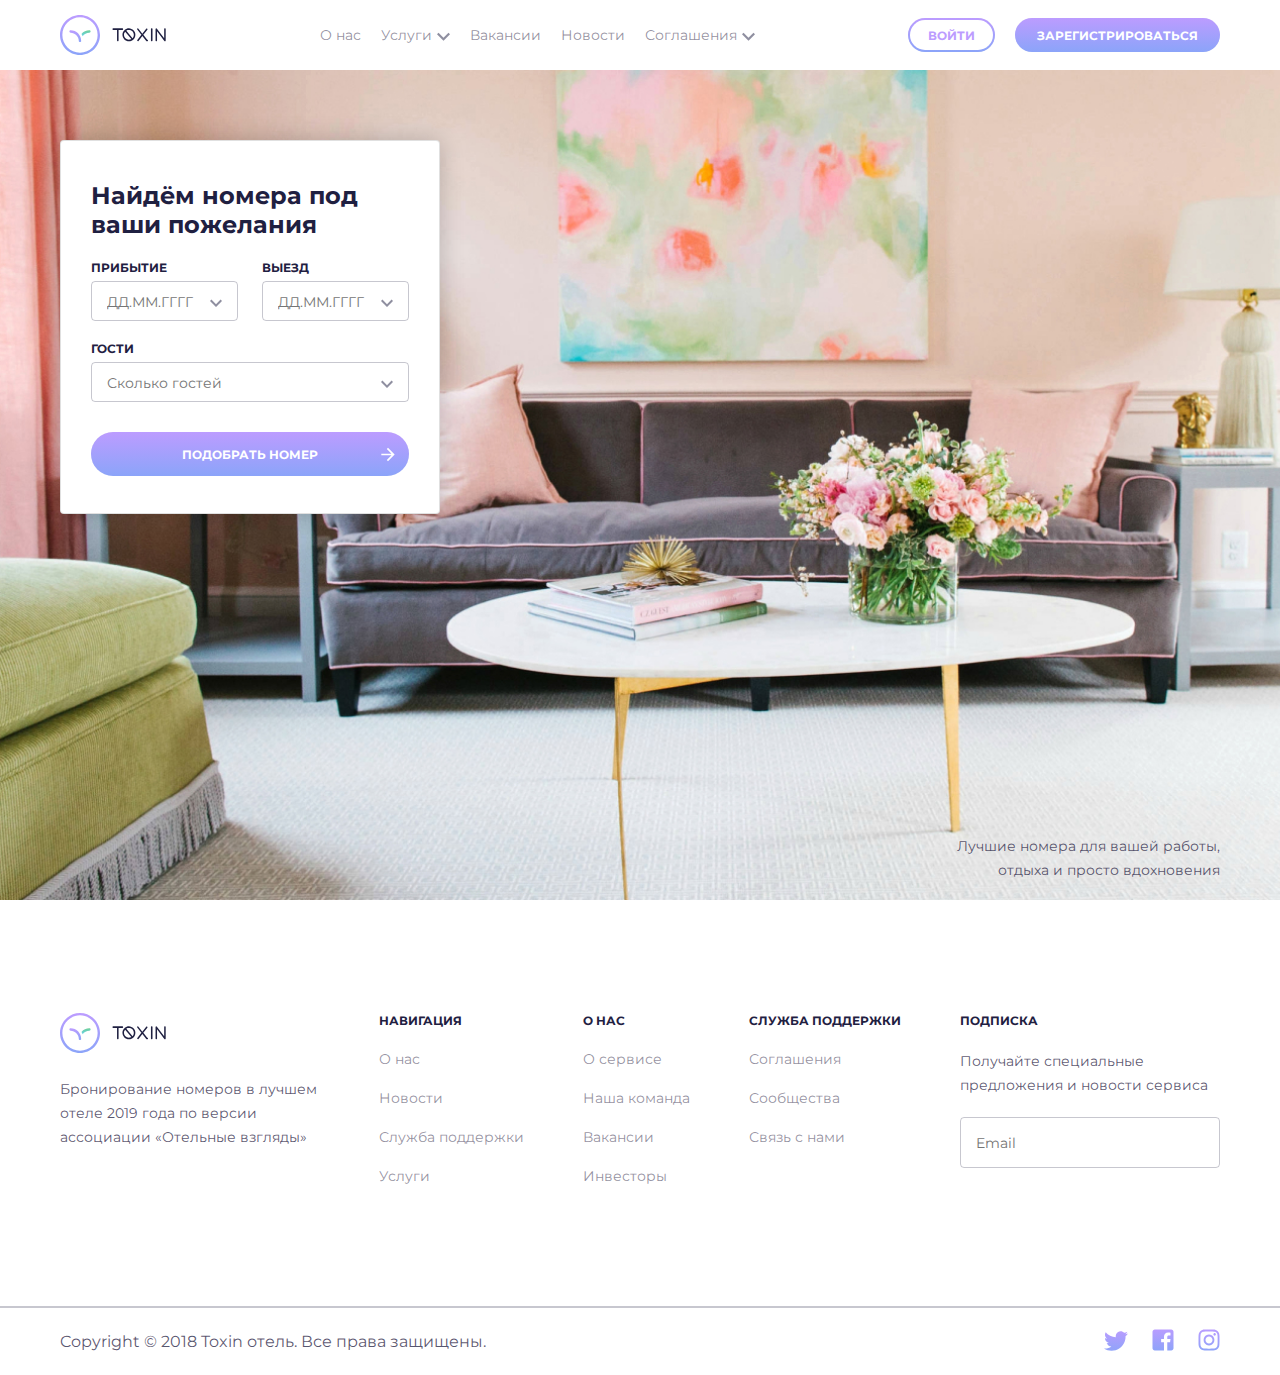
==== commit fe082771: "Add files via upload" ====
--- a/index.html
+++ b/index.html
@@ -10,41 +10,40 @@
     <title>TOXIN</title>
 </head>
 <body>
+    <!-- HEADER -->
     <header class="header">
         <div class="container">
             <div class="header__inner">
-                <img class="logo" src="img/Logo.svg" alt="logo">
-                <nav class="menu">
-                    <ul class="menu__list">
-                        <li class="menu__list-item">
-                            <a href="" class="menu__link">О нас</a>
-                        </li>
-                        <li class="menu__list-item">
-                            <a href="" class="menu__link">Услуги
-                                <svg class="menu__link-img">
+            	<img class="logo" src="img/Logo.svg" alt="logo">
+                <ul class="menu">
+                        <li class="menu__item">
+                            <a href="" class="menu__item-link">О нас</a>
+                        </li>
+                        <li class="menu__item">
+                            <a href="" class="menu__item-link">Услуги
+                                <svg class="menu__item-img">
                                     <use href="img/icons.svg#arrow"></use>
                                 </svg>
                             </a>
                         </li>
-                        <li class="menu__list-item">
-                            <a href="" class="menu__link">Вакансии</a>
-                        </li>
-                        <li class="menu__list-item">
-                            <a href="" class="menu__link">Новости</a>
-                        </li>
-                        <li class="menu__list-item">
-                            <a href="" class="menu__link">
+                        <li class="menu__item">
+                            <a href="" class="menu__item-link">Вакансии</a>
+                        </li>
+                        <li class="menu__item">
+                            <a href="" class="menu__item-link">Новости</a>
+                        </li>
+                        <li class="menu__item">
+                            <a href="" class="menu__item-link">
                                 Соглашения
-                                <svg class="menu__link-img">
+                                <svg class="menu__item-img">
                                     <use href="img/icons.svg#arrow"></use>
                                 </svg>
                             </a>
                         </li>
-                    </ul>
-                </nav>
+                </ul>
                 <div class="header__buttons">
                     <div class="header__button">
-                        <button class="button button__sub go" id="sign-in"><span class="button__text">Войти</span></button>
+                        <button class="button button__sub" id="sign-in"><span class="button__text">Войти</span></button>
                     </div>
                     <div class="header__button">
                     <button class="button button__main" id="sign-up">Зарегистрироваться</button>
@@ -53,6 +52,8 @@
             </div>
         </div>
     </header>
+    <!-- HEADER END -->
+    <!-- SECTION HERO -->
     <section class="hero">
         <div class="container">
             <div class="hero__finder">
@@ -82,7 +83,7 @@
                         <button type='button' class="hero__arrow" id="guests"><img class="arrow-img" src="img/arrow.svg" alt="arrow"></button>
                     </form>
                 </div>
-                <button class="button hero__button" id="choose">Подобрать номер<img class="arrow-img" src="img/arrow_forward.svg" alt="arrow"></button>
+                <button class="button hero__button" id="choose"><a href="room.html">Подобрать номер</a><img class="arrow-img" src="img/arrow_forward.svg" alt="arrow"></button>
 
                 <div class="popup-cal" id="popup-cal">
                     <div class="popup-cal__body">
@@ -200,7 +201,8 @@
             </div>
         </div>
     </section>
-
+    <!-- SECTION HERO END -->
+    <!-- SECTION FOOTER -->
     <footer class="footer">
         <div class="footer__inner">
             <div class="container">
@@ -265,7 +267,7 @@
             </div>
         </div>
     </footer>
-
+    <!-- SECTION FOOTER END -->
     <div class="popup-registration">
         <div class="popup-registration__body popup__body">
             <div class="popup-registration__content popup__content">
--- a/css/style.css
+++ b/css/style.css
@@ -13,7 +13,8 @@
 }
 
 .header {
-  padding-bottom: 15px;
+  -webkit-box-shadow: 0px 10px 20px rgba(31, 32, 65, 0.05);
+          box-shadow: 0px 10px 20px rgba(31, 32, 65, 0.05);
 }
 
 .header__inner {
@@ -26,7 +27,7 @@
   -webkit-box-align: center;
       -ms-flex-align: center;
           align-items: center;
-  padding-top: 15px;
+  padding: 15px 0;
 }
 
 .header__buttons {
@@ -42,27 +43,27 @@
   margin-right: 20px;
 }
 
-.menu__list {
-  display: -webkit-box;
-  display: -ms-flexbox;
-  display: flex;
-  -webkit-box-pack: justify;
-      -ms-flex-pack: justify;
-          justify-content: space-between;
-  -webkit-box-align: center;
-      -ms-flex-align: center;
-          align-items: center;
-}
-
-.menu__list-item {
+.menu {
+  display: -webkit-box;
+  display: -ms-flexbox;
+  display: flex;
+  -webkit-box-pack: justify;
+      -ms-flex-pack: justify;
+          justify-content: space-between;
+  -webkit-box-align: center;
+      -ms-flex-align: center;
+          align-items: center;
+}
+
+.menu__item {
   list-style: none;
 }
 
-.menu__list-item:not(:last-child) {
+.menu__item:not(:last-child) {
   margin-right: 20px;
 }
 
-.menu__link {
+.menu__item-link {
   display: -webkit-box;
   display: -ms-flexbox;
   display: flex;
@@ -76,7 +77,16 @@
   line-height: 17px;
 }
 
-.menu__link-img {
+.menu__item-link:hover {
+  color: #BC9CFF;
+  fill: #BC9CFF;
+}
+
+.menu__item-link:hover .menu__item-img {
+  fill: #BC9CFF;
+}
+
+.menu__item-img {
   fill: rgba(31, 32, 65, 0.5);
   padding-top: 2px;
   margin-left: 5px;
@@ -84,16 +94,23 @@
   width: 13px;
 }
 
-.menu__link:hover {
-  color: #BC9CFF;
-  fill: #BC9CFF;
-}
-
-.menu__link:hover .menu__link-img {
-  fill: #BC9CFF;
-}
-
-.button {
+.button__text {
+  display: -webkit-box;
+  display: -ms-flexbox;
+  display: flex;
+  -webkit-box-pack: center;
+      -ms-flex-pack: center;
+          justify-content: center;
+  -webkit-box-align: center;
+      -ms-flex-align: center;
+          align-items: center;
+  background: #FFFFFF;
+  height: 100%;
+  border-radius: 22px;
+  padding: 8px 18px;
+}
+
+.button__main {
   cursor: pointer;
   border: 0;
   padding: 2px;
@@ -110,27 +127,27 @@
   color: #BC9CFF;
   background-image: -webkit-gradient(linear, left top, left bottom, from(#BC9CFF), to(#8BA4F9));
   background-image: linear-gradient(180deg, #BC9CFF 0%, #8BA4F9 100%);
-}
-
-.button__text {
-  display: -webkit-box;
-  display: -ms-flexbox;
-  display: flex;
-  -webkit-box-pack: center;
-      -ms-flex-pack: center;
-          justify-content: center;
-  -webkit-box-align: center;
-      -ms-flex-align: center;
-          align-items: center;
-  background: #FFFFFF;
-  height: 100%;
-  border-radius: 22px;
-  padding: 8px 18px;
-}
-
-.button__main {
   color: #FFFFFF;
   padding: 10px 22px;
+}
+
+.button__sub {
+  cursor: pointer;
+  border: 0;
+  padding: 2px;
+  -o-border-image: linear-gradient(180deg, #BC9CFF 0%, #8BA4F9 100%);
+     border-image: -webkit-gradient(linear, left top, left bottom, from(#BC9CFF), to(#8BA4F9));
+     border-image: linear-gradient(180deg, #BC9CFF 0%, #8BA4F9 100%);
+  border-image-slice: 1;
+  height: 34px;
+  border-radius: 22px;
+  font-weight: bold;
+  font-size: 12px;
+  line-height: 15px;
+  text-transform: uppercase;
+  color: #BC9CFF;
+  background-image: -webkit-gradient(linear, left top, left bottom, from(#BC9CFF), to(#8BA4F9));
+  background-image: linear-gradient(180deg, #BC9CFF 0%, #8BA4F9 100%);
 }
 
 .button__sub:hover {
@@ -144,7 +161,7 @@
 
 .hero {
   height: 830px;
-  background: url("img/hero1.jpg");
+  background: url("../img/hero1.jpg");
   background-repeat: no-repeat;
   background-size: cover;
   padding-top: 70px;
@@ -200,8 +217,6 @@
       -ms-flex-align: center;
           align-items: center;
   border: 1px solid rgba(31, 32, 65, 0.25);
-  -webkit-box-sizing: border-box;
-          box-sizing: border-box;
   border-radius: 4px;
   padding: 11px 15px 9px 15px;
   margin-bottom: 20px;
@@ -247,9 +262,27 @@
   line-height: 15px;
   color: #1F2041;
   padding-bottom: 6px;
+  text-transform: uppercase;
+  font-weight: bold;
 }
 
 .hero__button {
+  cursor: pointer;
+  border: 0;
+  padding: 2px;
+  -o-border-image: linear-gradient(180deg, #BC9CFF 0%, #8BA4F9 100%);
+     border-image: -webkit-gradient(linear, left top, left bottom, from(#BC9CFF), to(#8BA4F9));
+     border-image: linear-gradient(180deg, #BC9CFF 0%, #8BA4F9 100%);
+  border-image-slice: 1;
+  height: 34px;
+  border-radius: 22px;
+  font-weight: bold;
+  font-size: 12px;
+  line-height: 15px;
+  text-transform: uppercase;
+  color: #BC9CFF;
+  background-image: -webkit-gradient(linear, left top, left bottom, from(#BC9CFF), to(#8BA4F9));
+  background-image: linear-gradient(180deg, #BC9CFF 0%, #8BA4F9 100%);
   display: -webkit-box;
   display: -ms-flexbox;
   display: flex;
@@ -265,15 +298,28 @@
   color: #FFFFFF;
 }
 
-.hero__button:hover {
-  opacity: 0.5;
-}
-
-.button .arrow-img {
+.hero__button a {
+  text-decoration: none;
+  color: #FFFFFF;
+}
+
+.hero__button .arrow-img {
   position: absolute;
   height: 15px;
   width: 18px;
   right: 12px;
+}
+
+.hero__button:hover {
+  opacity: 0.5;
+}
+
+.popup-cal {
+  display: none;
+}
+
+.popup-guests {
+  display: none;
 }
 
 .footer__inner {
@@ -976,8 +1022,220 @@
 }
 
 .bgHero {
-  background: url("img/hero2.jpg");
+  background: url("../img/hero2.jpg");
   background-repeat: no-repeat;
   background-size: cover;
 }
+
+.finder {
+  border-bottom: 1px solid rgba(31, 32, 65, 0.25);
+  padding-bottom: 50px;
+}
+
+.finder__inner {
+  display: -webkit-box;
+  display: -ms-flexbox;
+  display: flex;
+  -webkit-box-pack: justify;
+      -ms-flex-pack: justify;
+          justify-content: space-between;
+  -webkit-box-align: start;
+      -ms-flex-align: start;
+          align-items: flex-start;
+  padding-top: 30px;
+}
+
+.finder__content {
+  width: 834px;
+  height: auto;
+}
+
+.finder__cards {
+  display: -webkit-box;
+  display: -ms-flexbox;
+  display: flex;
+  -ms-flex-wrap: wrap;
+      flex-wrap: wrap;
+  -webkit-box-pack: justify;
+      -ms-flex-pack: justify;
+          justify-content: space-between;
+  -webkit-box-align: center;
+      -ms-flex-align: center;
+          align-items: center;
+}
+
+.finder__card {
+  background: #FFFFFF;
+  -webkit-box-shadow: 0px 10px 20px rgba(31, 32, 65, 0.05);
+          box-shadow: 0px 10px 20px rgba(31, 32, 65, 0.05);
+  border-radius: 4px;
+  width: 270px;
+  height: 257px;
+  margin-bottom: 21px;
+}
+
+.finder__card-img {
+  border-radius: 4px 4px 0 0;
+}
+
+.finder__card-info {
+  margin: 20px;
+}
+
+.finder__card-description {
+  display: -webkit-box;
+  display: -ms-flexbox;
+  display: flex;
+  -webkit-box-pack: justify;
+      -ms-flex-pack: justify;
+          justify-content: space-between;
+  -webkit-box-align: center;
+      -ms-flex-align: center;
+          align-items: center;
+  padding-bottom: 10px;
+  border-bottom: 1px solid rgba(31, 32, 65, 0.1);
+}
+
+.finder__card-description .number {
+  font-weight: bold;
+  font-size: 14px;
+  line-height: 17px;
+  color: #1F2041;
+}
+
+.finder__card-description .category {
+  font-weight: bold;
+  font-size: 12px;
+  line-height: 15px;
+  text-transform: uppercase;
+  color: #BC9CFF;
+}
+
+.finder__card-description .price {
+  font-size: 14px;
+  line-height: 18px;
+  color: rgba(31, 32, 65, 0.5);
+}
+
+.finder__card-description .price span {
+  font-weight: bold;
+}
+
+.finder__card-rating {
+  display: -webkit-box;
+  display: -ms-flexbox;
+  display: flex;
+  -webkit-box-pack: justify;
+      -ms-flex-pack: justify;
+          justify-content: space-between;
+  -webkit-box-align: center;
+      -ms-flex-align: center;
+          align-items: center;
+  padding-top: 10px;
+}
+
+.finder__card-rating .stars {
+  display: -webkit-box;
+  display: -ms-flexbox;
+  display: flex;
+  -webkit-box-pack: justify;
+      -ms-flex-pack: justify;
+          justify-content: space-between;
+  -webkit-box-align: center;
+      -ms-flex-align: center;
+          align-items: center;
+}
+
+.finder__card-rating .stars .star {
+  height: 24px;
+  width: 24px;
+}
+
+.finder__card-rating .rewiev {
+  font-size: 14px;
+  line-height: 18px;
+  color: rgba(31, 32, 65, 0.5);
+}
+
+.finder__card-rating .rewiev span {
+  font-weight: bold;
+}
+
+.finder__title {
+  font-weight: bold;
+  font-size: 24px;
+  line-height: 29px;
+  color: #1F2041;
+  padding-bottom: 21px;
+}
+
+.sidebar__input {
+  width: 206px;
+  border: none;
+  font-size: 14px;
+  line-height: 18px;
+}
+
+.checkbox {
+  margin-top: 15px;
+}
+
+.checkbox__container {
+  display: block;
+  margin-bottom: 20px;
+  width: 206px;
+  padding-right: 20px;
+}
+
+.checkbox__box {
+  position: absolute;
+  width: 1px;
+  height: 1px;
+  overflow: hidden;
+  clip: rect(0 0 0 0);
+}
+
+.checkbox__mark {
+  width: 20px;
+  height: 20px;
+  border: 1px solid rgba(31, 32, 65, 0.25);
+  border-radius: 4px;
+  position: absolute;
+}
+
+.checkbox__content {
+  width: 100%;
+  margin-left: 30px;
+  font-size: 14px;
+  line-height: 18px;
+}
+
+.checkbox__title {
+  font-weight: bold;
+  color: rgba(31, 32, 65, 0.75);
+  margin-bottom: 5px;
+}
+
+.checkbox__text {
+  color: rgba(31, 32, 65, 0.5);
+}
+
+.checkbox__box:checked + .checkbox__mark {
+  background: url(../img/Vector.svg) no-repeat center;
+  border: 1px solid #BC9CFF;
+  border-radius: 4px;
+}
+
+.info__add {
+  display: -webkit-box;
+  display: -ms-flexbox;
+  display: flex;
+  -webkit-box-pack: justify;
+      -ms-flex-pack: justify;
+          justify-content: space-between;
+  -webkit-box-align: start;
+      -ms-flex-align: start;
+          align-items: flex-start;
+  padding-right: 15px;
+}
 /*# sourceMappingURL=style.css.map */